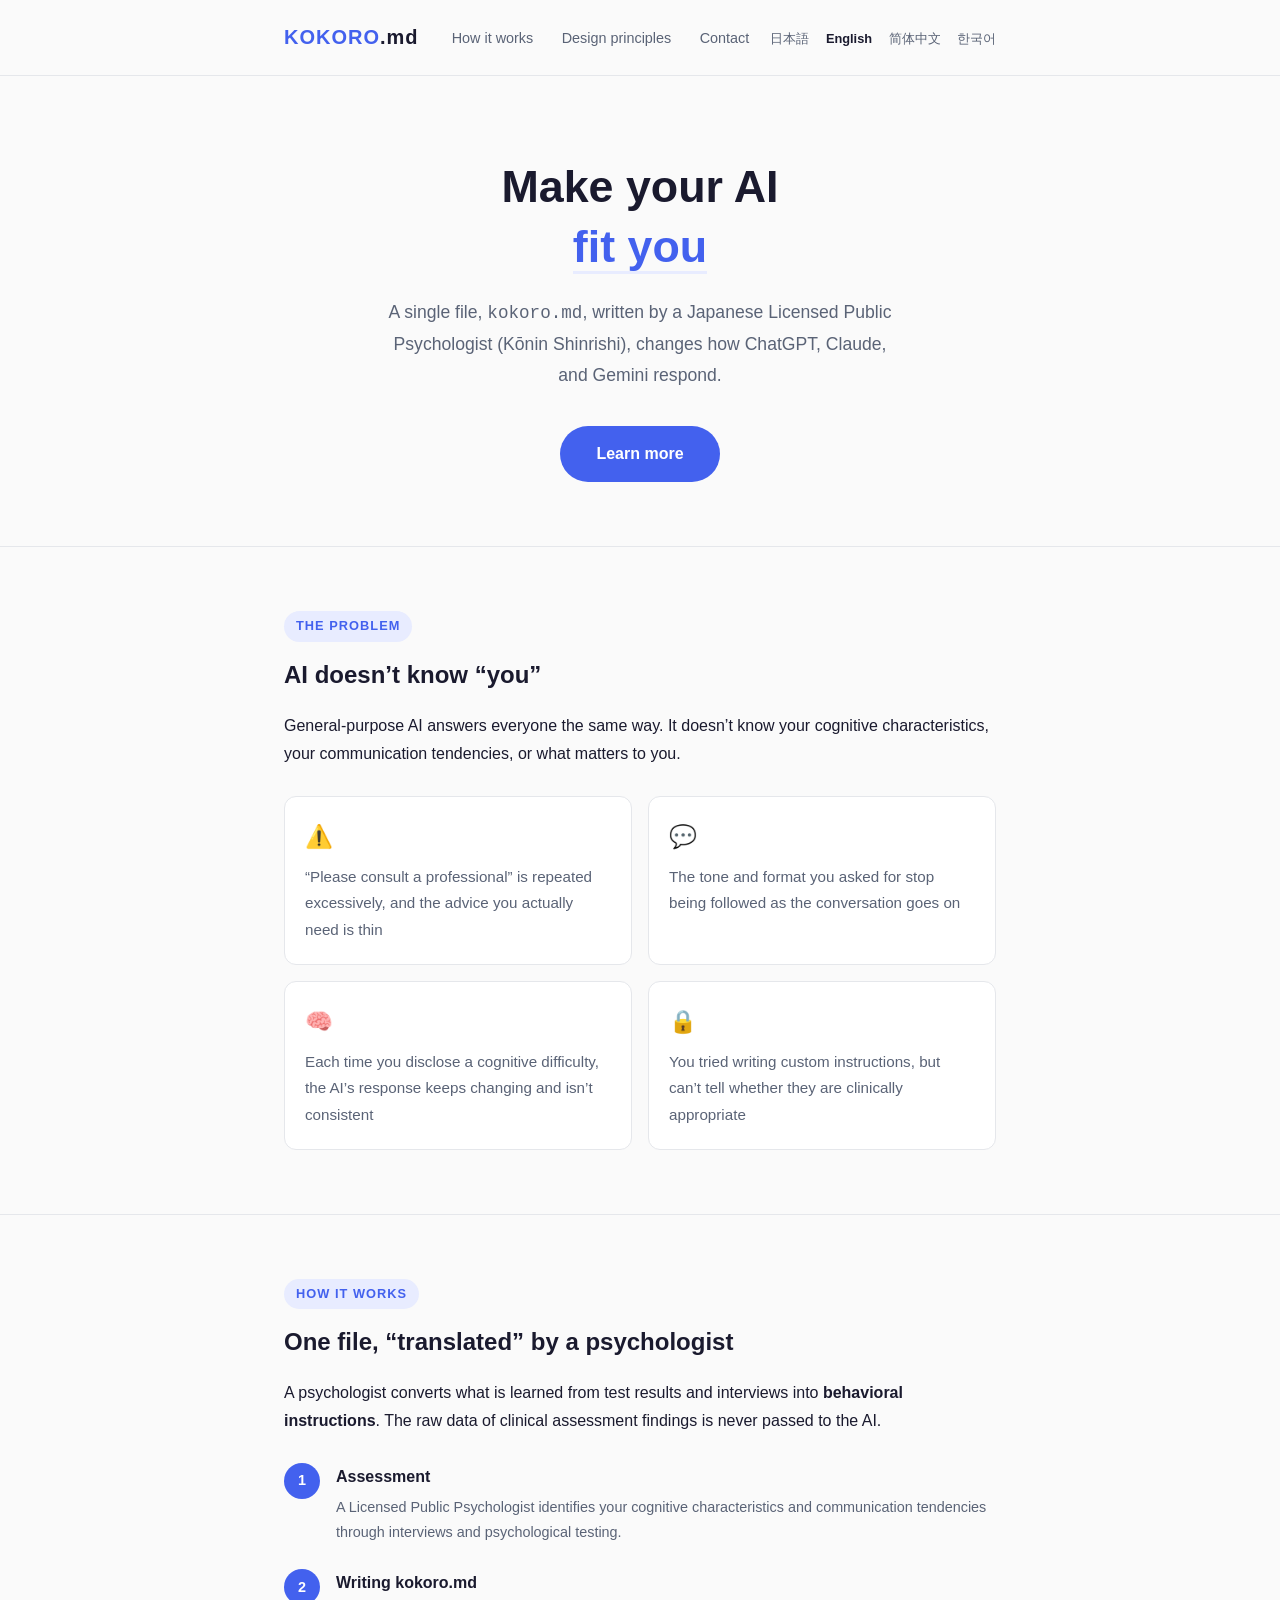
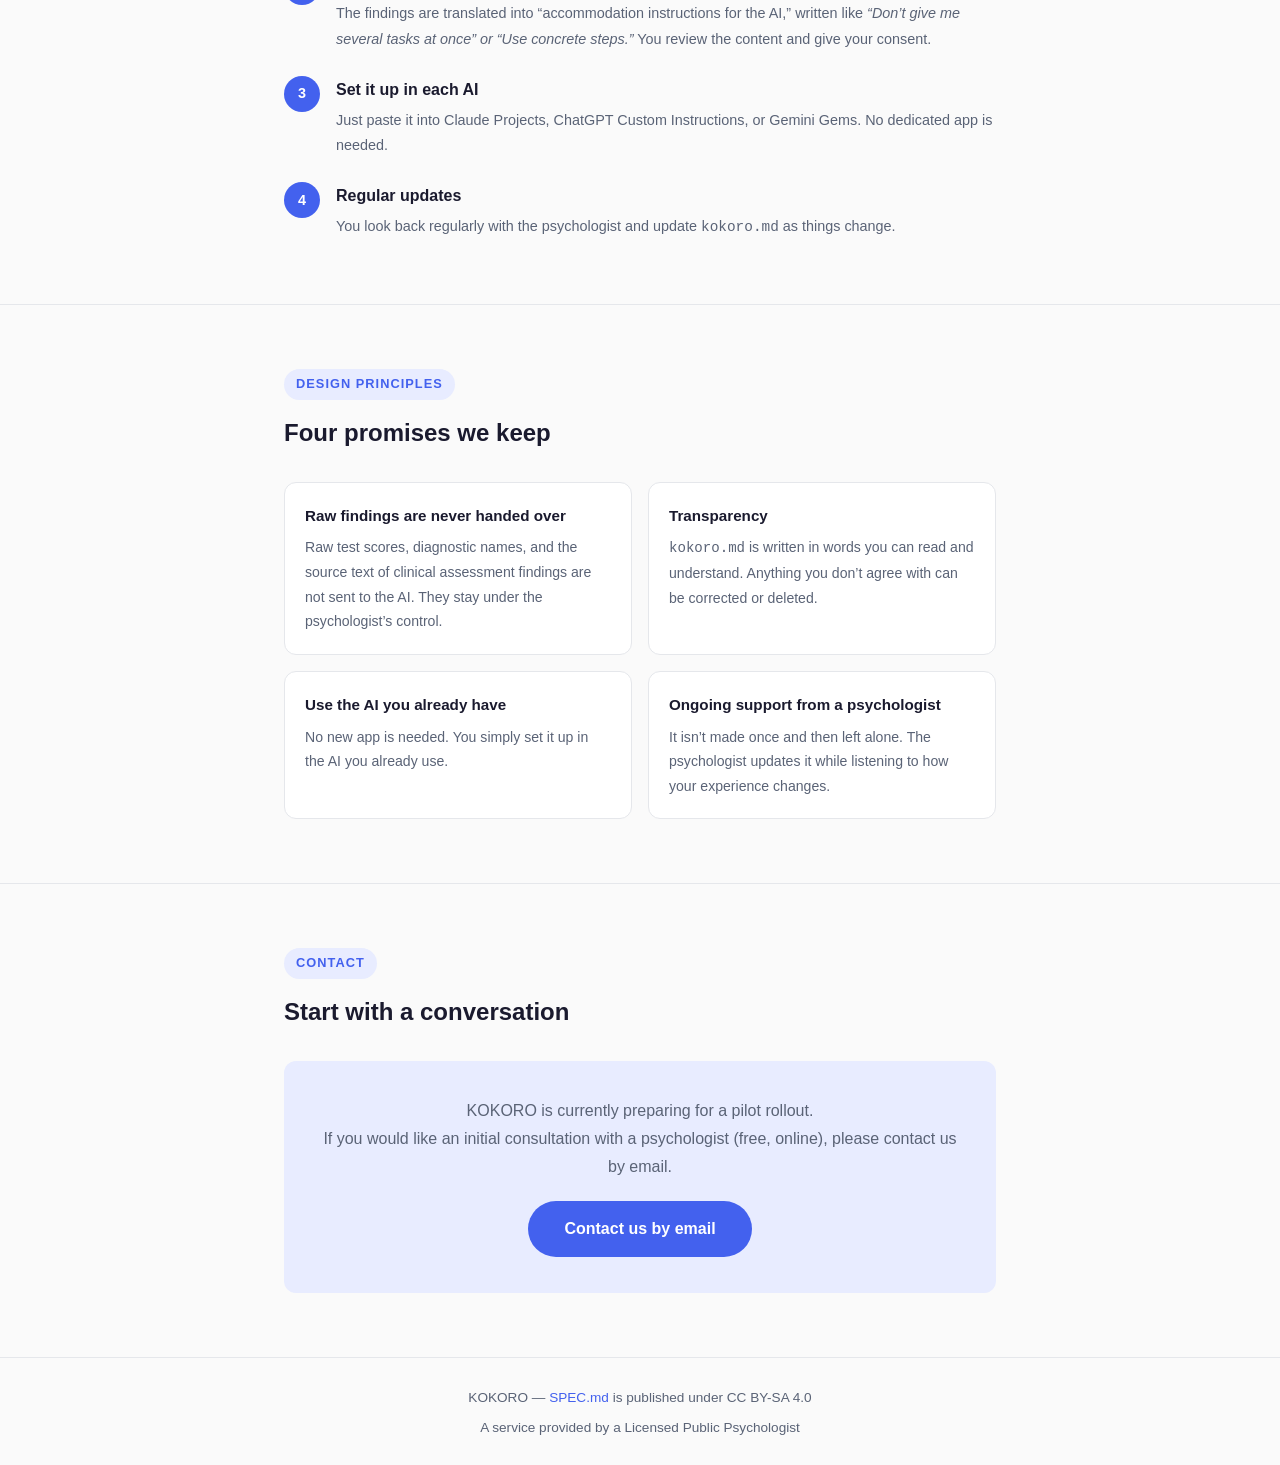
==== en/index.html @ e3fff2e7 "feat: 紹介ページに英語・簡体字中国語・韓国語の版と言語の切り替えを足す なぜ: 紹介ページが日本語だけで、日本語を読まない人には仕組みも設計原則も 伝わらない。本人の依頼で、内容と対外的な主張は" ====
<!DOCTYPE html>
<html lang="en">
<head>
  <meta charset="UTF-8">
  <meta name="viewport" content="width=device-width, initial-scale=1.0">
  <title>KOKORO — Make your AI fit you</title>
  <link rel="stylesheet" href="../assets/style.css">
  <link rel="alternate" hreflang="ja" href="../">
  <link rel="alternate" hreflang="en" href="../en/">
  <link rel="alternate" hreflang="zh-Hans" href="../zh-Hans/">
  <link rel="alternate" hreflang="ko" href="../ko/">
  <link rel="alternate" hreflang="x-default" href="../">
</head>
<body>

<header>
  <div class="container">
    <div class="logo"><span>KOKORO</span>.md</div>
    <nav>
      <a href="#how">How it works</a>
      <a href="#principles">Design principles</a>
      <a href="#contact">Contact</a>
    </nav>
    <nav class="lang-switch" aria-label="Language">
      <a href="../" hreflang="ja" lang="ja">日本語</a>
      <a href="../en/" hreflang="en" lang="en" aria-current="page">English</a>
      <a href="../zh-Hans/" hreflang="zh-Hans" lang="zh-Hans">简体中文</a>
      <a href="../ko/" hreflang="ko" lang="ko">한국어</a>
    </nav>
  </div>
</header>

<main>
  <!-- hero -->
  <section class="hero">
    <div class="container">
      <h1>Make your AI<br><span class="highlight">fit you</span></h1>
      <p>A single file, <code>kokoro.md</code>, written by a Japanese Licensed Public Psychologist (Kōnin Shinrishi), changes how ChatGPT, Claude, and Gemini respond.</p>
      <a class="cta-btn" href="#contact">Learn more</a>
    </div>
  </section>

  <!-- problem -->
  <section id="problem">
    <div class="container">
      <div class="label">The problem</div>
      <h2>AI doesn’t know “you”</h2>
      <p>General-purpose AI answers everyone the same way. It doesn’t know your cognitive characteristics, your communication tendencies, or what matters to you.</p>
      <div class="problem-grid">
        <div class="problem-card">
          <div class="icon">&#x26A0;&#xFE0F;</div>
          <p>“Please consult a professional” is repeated excessively, and the advice you actually need is thin</p>
        </div>
        <div class="problem-card">
          <div class="icon">&#x1F4AC;</div>
          <p>The tone and format you asked for stop being followed as the conversation goes on</p>
        </div>
        <div class="problem-card">
          <div class="icon">&#x1F9E0;</div>
          <p>Each time you disclose a cognitive difficulty, the AI’s response keeps changing and isn’t consistent</p>
        </div>
        <div class="problem-card">
          <div class="icon">&#x1F512;</div>
          <p>You tried writing custom instructions, but can’t tell whether they are clinically appropriate</p>
        </div>
      </div>
    </div>
  </section>

  <!-- how it works -->
  <section id="how">
    <div class="container">
      <div class="label">How it works</div>
      <h2>One file, “translated” by a psychologist</h2>
      <p>A psychologist converts what is learned from test results and interviews into <strong>behavioral instructions</strong>. The raw data of clinical assessment findings is never passed to the AI.</p>
      <div class="steps">
        <div class="step">
          <div class="step-num">1</div>
          <div class="step-body">
            <h3>Assessment</h3>
            <p>A Licensed Public Psychologist identifies your cognitive characteristics and communication tendencies through interviews and psychological testing.</p>
          </div>
        </div>
        <div class="step">
          <div class="step-num">2</div>
          <div class="step-body">
            <h3>Writing kokoro.md</h3>
            <p>The findings are translated into “accommodation instructions for the AI,” written like <em>“Don’t give me several tasks at once” or “Use concrete steps.”</em> You review the content and give your consent.</p>
          </div>
        </div>
        <div class="step">
          <div class="step-num">3</div>
          <div class="step-body">
            <h3>Set it up in each AI</h3>
            <p>Just paste it into Claude Projects, ChatGPT Custom Instructions, or Gemini Gems. No dedicated app is needed.</p>
          </div>
        </div>
        <div class="step">
          <div class="step-num">4</div>
          <div class="step-body">
            <h3>Regular updates</h3>
            <p>You look back regularly with the psychologist and update <code>kokoro.md</code> as things change.</p>
          </div>
        </div>
      </div>
    </div>
  </section>

  <!-- principles -->
  <section id="principles">
    <div class="container">
      <div class="label">Design principles</div>
      <h2>Four promises we keep</h2>
      <div class="principles">
        <div class="principle">
          <h3>Raw findings are never handed over</h3>
          <p>Raw test scores, diagnostic names, and the source text of clinical assessment findings are not sent to the AI. They stay under the psychologist’s control.</p>
        </div>
        <div class="principle">
          <h3>Transparency</h3>
          <p><code>kokoro.md</code> is written in words you can read and understand. Anything you don’t agree with can be corrected or deleted.</p>
        </div>
        <div class="principle">
          <h3>Use the AI you already have</h3>
          <p>No new app is needed. You simply set it up in the AI you already use.</p>
        </div>
        <div class="principle">
          <h3>Ongoing support from a psychologist</h3>
          <p>It isn’t made once and then left alone. The psychologist updates it while listening to how your experience changes.</p>
        </div>
      </div>
    </div>
  </section>

  <!-- contact -->
  <section id="contact">
    <div class="container">
      <div class="label">Contact</div>
      <h2>Start with a conversation</h2>
      <div class="contact-box">
        <p>KOKORO is currently preparing for a pilot rollout.<br>If you would like an initial consultation with a psychologist (free, online), please contact us by email.</p>
        <a class="cta-btn" href="mailto:kokoro.ai.md@gmail.com?subject=KOKORO%20inquiry">
          Contact us by email
        </a>
      </div>
    </div>
  </section>
</main>

<footer>
  <div class="container">
    <p>KOKORO &mdash; <a href="https://github.com/akihidem/KOKORO">SPEC.md</a> is published under CC BY-SA 4.0</p>
    <p style="margin-top:6px;">A service provided by a Licensed Public Psychologist</p>
  </div>
</footer>

</body>
</html>
---- assets/style.css ----
*, *::before, *::after { box-sizing: border-box; margin: 0; padding: 0; }

:root {
  --ink: #1a1a2e;
  --muted: #5a6376;
  --accent: #4361ee;
  --accent-soft: #e8ecff;
  --bg: #fafafa;
  --surface: #ffffff;
  --border: #e5e7eb;
  --radius: 12px;
}

body {
  font-family: 'Hiragino Kaku Gothic ProN', 'Noto Sans JP', sans-serif;
  background: var(--bg);
  color: var(--ink);
  line-height: 1.75;
  font-size: 16px;
}

a { color: var(--accent); text-decoration: none; }
a:hover { text-decoration: underline; }

/* ---- layout ---- */
.container { max-width: 760px; margin: 0 auto; padding: 0 24px; }

/* ---- header ---- */
header {
  border-bottom: 1px solid var(--border);
  padding: 20px 0;
}
header .container {
  display: flex;
  align-items: center;
  justify-content: space-between;
}
.logo { font-size: 1.25rem; font-weight: 700; letter-spacing: .05em; color: var(--ink); }
.logo span { color: var(--accent); }
nav a { color: var(--muted); font-size: .9rem; margin-left: 24px; }

/* ---- hero ---- */
.hero {
  text-align: center;
  padding: 80px 0 64px;
}
.hero h1 {
  font-size: clamp(1.8rem, 5vw, 2.8rem);
  font-weight: 800;
  line-height: 1.35;
  margin-bottom: 20px;
}
.hero h1 .highlight {
  color: var(--accent);
  border-bottom: 3px solid var(--accent-soft);
}
.hero p {
  font-size: 1.1rem;
  color: var(--muted);
  max-width: 520px;
  margin: 0 auto 36px;
}
.cta-btn {
  display: inline-block;
  background: var(--accent);
  color: #fff;
  padding: 14px 36px;
  border-radius: 999px;
  font-size: 1rem;
  font-weight: 600;
  transition: opacity .2s;
}
.cta-btn:hover { opacity: .85; text-decoration: none; }

/* ---- sections ---- */
section { padding: 64px 0; }
section + section { border-top: 1px solid var(--border); }

h2 {
  font-size: 1.5rem;
  font-weight: 700;
  margin-bottom: 16px;
}
.label {
  display: inline-block;
  background: var(--accent-soft);
  color: var(--accent);
  font-size: .8rem;
  font-weight: 700;
  letter-spacing: .08em;
  padding: 4px 12px;
  border-radius: 999px;
  margin-bottom: 12px;
  text-transform: uppercase;
}

/* ---- problem ---- */
.problem-grid {
  display: grid;
  gap: 16px;
  margin-top: 28px;
}
@media (min-width: 520px) { .problem-grid { grid-template-columns: 1fr 1fr; } }
.problem-card {
  background: var(--surface);
  border: 1px solid var(--border);
  border-radius: var(--radius);
  padding: 20px;
}
.problem-card .icon { font-size: 1.4rem; margin-bottom: 8px; }
.problem-card p { font-size: .95rem; color: var(--muted); }

/* ---- how it works ---- */
.steps { margin-top: 28px; display: flex; flex-direction: column; gap: 24px; }
.step { display: flex; gap: 16px; align-items: flex-start; }
.step-num {
  min-width: 36px; height: 36px;
  background: var(--accent);
  color: #fff;
  border-radius: 50%;
  display: flex; align-items: center; justify-content: center;
  font-weight: 700; font-size: .9rem;
}
.step-body h3 { font-size: 1rem; font-weight: 700; margin-bottom: 4px; }
.step-body p { font-size: .9rem; color: var(--muted); }

/* ---- principles ---- */
.principles { margin-top: 28px; display: grid; gap: 16px; }
@media (min-width: 600px) { .principles { grid-template-columns: 1fr 1fr; } }
.principle {
  background: var(--surface);
  border: 1px solid var(--border);
  border-radius: var(--radius);
  padding: 20px;
}
.principle h3 { font-size: .95rem; font-weight: 700; margin-bottom: 6px; }
.principle p { font-size: .88rem; color: var(--muted); }

/* ---- contact ---- */
.contact-box {
  background: var(--accent-soft);
  border-radius: var(--radius);
  padding: 36px;
  text-align: center;
  margin-top: 28px;
}
.contact-box p { color: var(--muted); margin-bottom: 20px; }

/* ---- footer ---- */
footer {
  border-top: 1px solid var(--border);
  padding: 28px 0;
  text-align: center;
  font-size: .85rem;
  color: var(--muted);
}

/* ---- i18n ----
   なぜ: 日本語のフォント指定のままだと、中国語・韓国語のページで日本語の字形
   （漢字の字体やハングルの代替フォント）が選ばれてしまう。html の lang ごとに
   その言語向けのフォントを先に置く。日本語は上の body の指定をそのまま使う。 */
html:lang(en) body { font-family: -apple-system, 'Segoe UI', 'Helvetica Neue', Arial, 'Noto Sans', sans-serif; }
html:lang(zh-Hans) body { font-family: 'PingFang SC', 'Noto Sans SC', 'Microsoft YaHei', sans-serif; }
html:lang(ko) body { font-family: 'Apple SD Gothic Neo', 'Noto Sans KR', 'Malgun Gothic', sans-serif; }

/* なぜ: 言語の切り替えを足すと、狭い画面でヘッダが 1 行に収まらない。
   狭い画面では折り返しを許して切り替えを下の行に回し、広い画面では
   元のヘッダの高さを保つためにナビの横へ並べる。 */
header .container { flex-wrap: wrap; gap: 8px 0; }
.lang-switch { width: 100%; text-align: right; }
@media (min-width: 600px) { .lang-switch { width: auto; } }
/* font-size は a に直接置く。既存の `nav a` が a に .9rem を直接当てるので、
   nav 側に書いても継承されず効かない。 */
.lang-switch a { color: var(--muted); font-size: .8rem; margin-left: 12px; }
.lang-switch a[aria-current="page"] { color: var(--ink); font-weight: 700; }
/* 切り替えの各言語名は、そのページの言語ではなく自分の言語のフォントで出す */
.lang-switch a:lang(ja) { font-family: 'Hiragino Kaku Gothic ProN', 'Noto Sans JP', sans-serif; }
.lang-switch a:lang(zh-Hans) { font-family: 'PingFang SC', 'Noto Sans SC', 'Microsoft YaHei', sans-serif; }
.lang-switch a:lang(ko) { font-family: 'Apple SD Gothic Neo', 'Noto Sans KR', 'Malgun Gothic', sans-serif; }
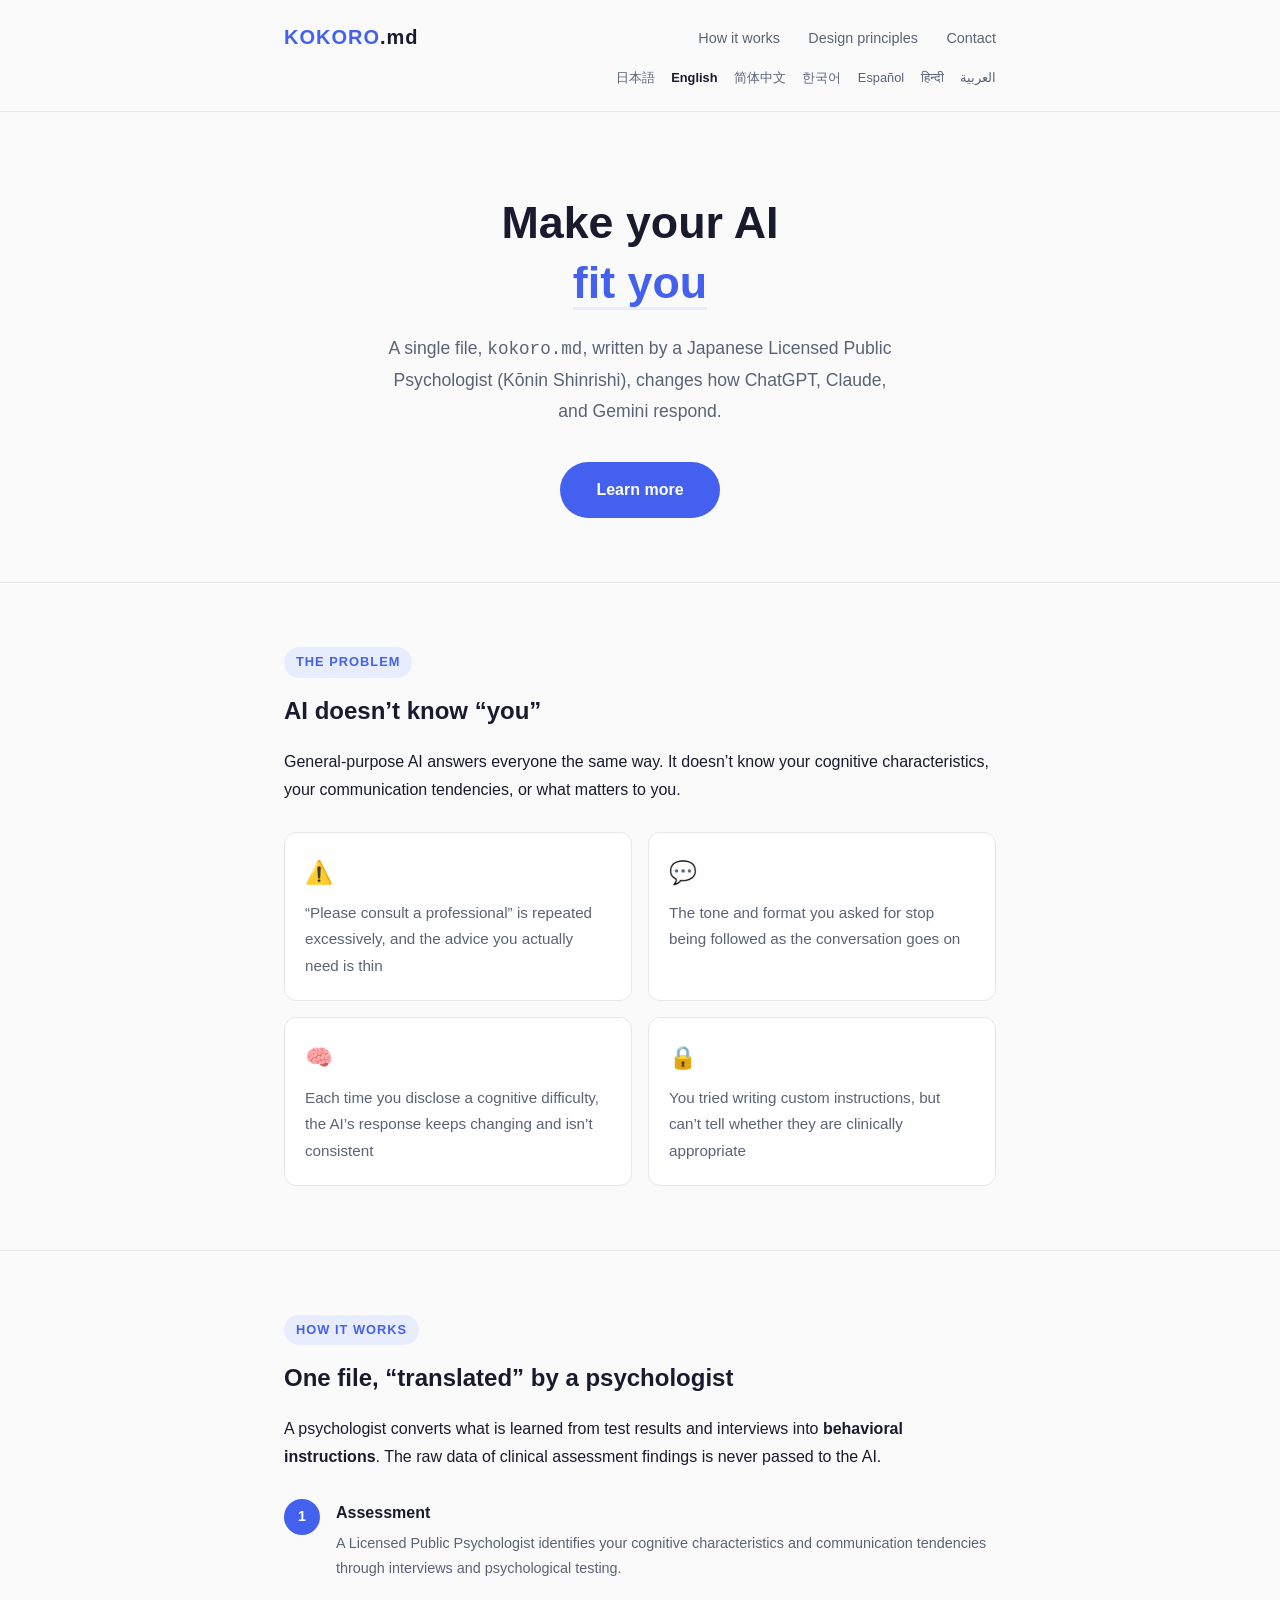
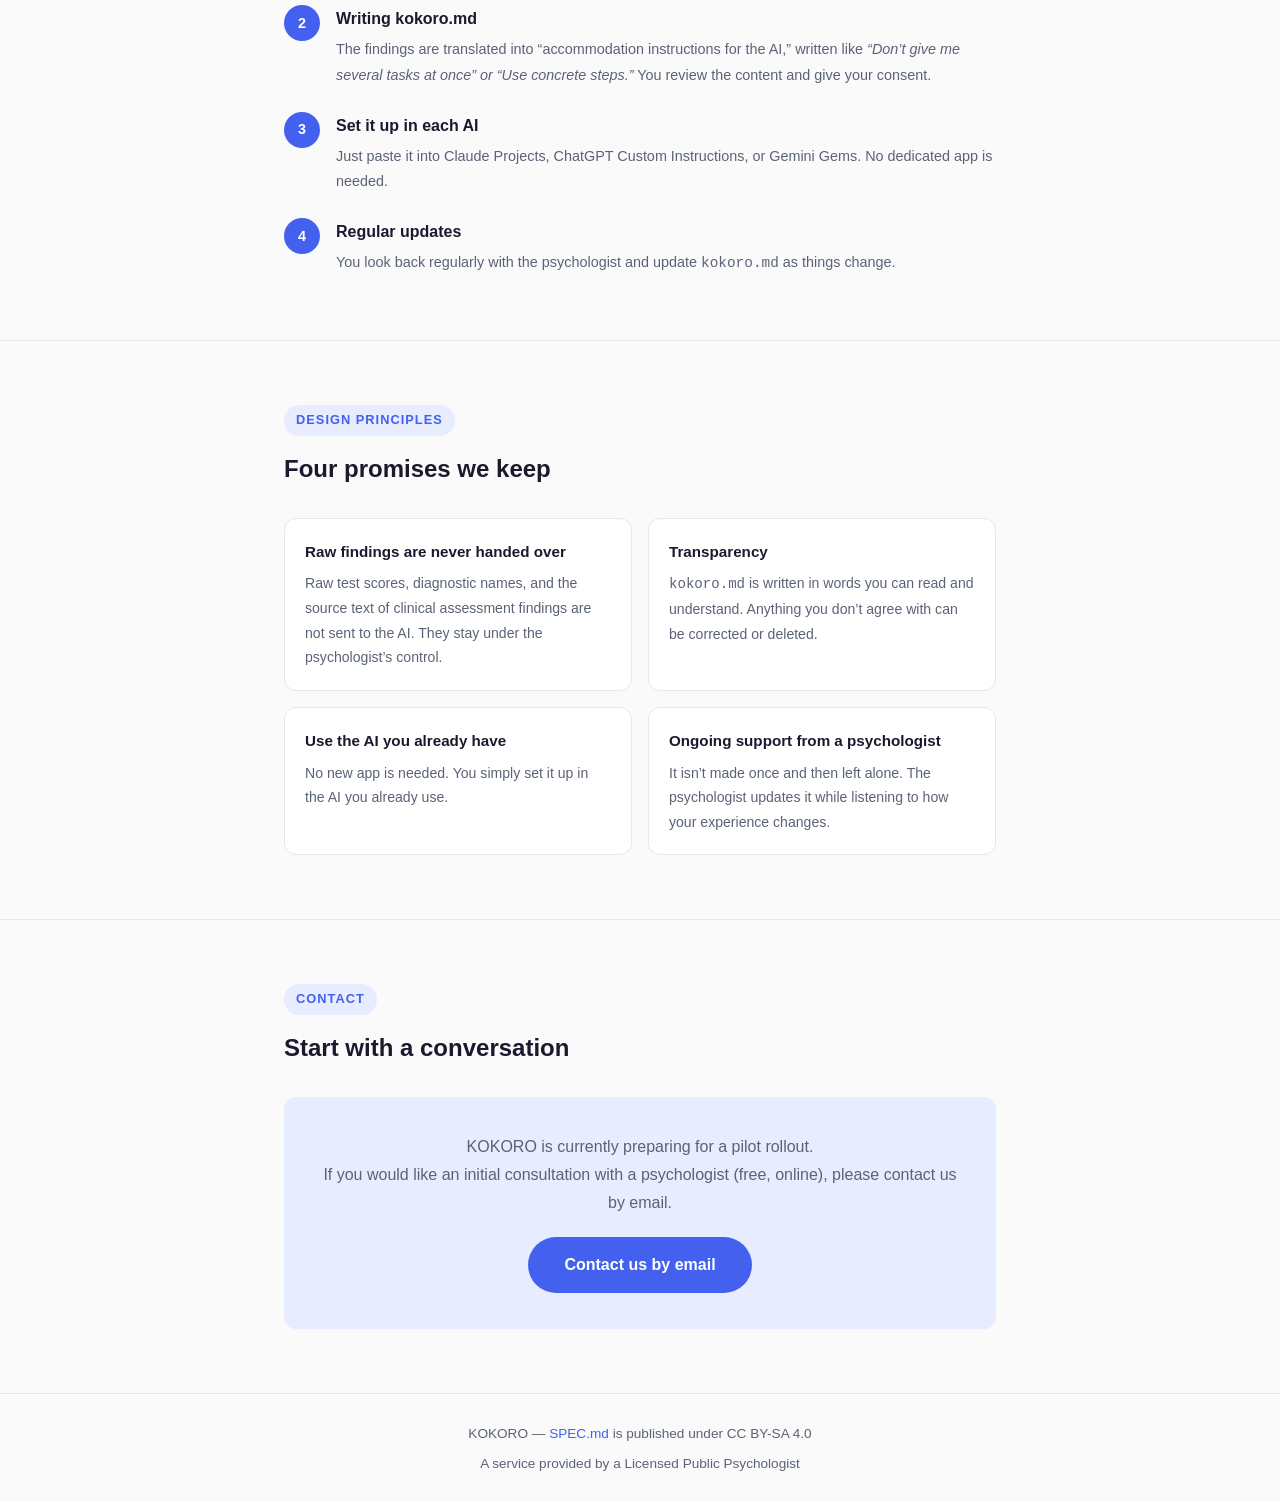
==== commit 4cfd719f: "feat: 紹介ページにスペイン語・ヒンディー語・アラビア語の版を足す なぜ: 本人の追加の依頼。英語・中国語・韓国語と同じく、日本語の内容と主張は 変えずに訳だけを足す。  - es/・hi/・ar" ====
--- a/en/index.html
+++ b/en/index.html
@@ -9,6 +9,9 @@
   <link rel="alternate" hreflang="en" href="../en/">
   <link rel="alternate" hreflang="zh-Hans" href="../zh-Hans/">
   <link rel="alternate" hreflang="ko" href="../ko/">
+  <link rel="alternate" hreflang="es" href="../es/">
+  <link rel="alternate" hreflang="hi" href="../hi/">
+  <link rel="alternate" hreflang="ar" href="../ar/">
   <link rel="alternate" hreflang="x-default" href="../">
 </head>
 <body>
@@ -26,6 +29,9 @@
       <a href="../en/" hreflang="en" lang="en" aria-current="page">English</a>
       <a href="../zh-Hans/" hreflang="zh-Hans" lang="zh-Hans">简体中文</a>
       <a href="../ko/" hreflang="ko" lang="ko">한국어</a>
+      <a href="../es/" hreflang="es" lang="es">Español</a>
+      <a href="../hi/" hreflang="hi" lang="hi">हिन्दी</a>
+      <a href="../ar/" hreflang="ar" lang="ar">العربية</a>
     </nav>
   </div>
 </header>
--- a/assets/style.css
+++ b/assets/style.css
@@ -162,13 +162,14 @@
 html:lang(en) body { font-family: -apple-system, 'Segoe UI', 'Helvetica Neue', Arial, 'Noto Sans', sans-serif; }
 html:lang(zh-Hans) body { font-family: 'PingFang SC', 'Noto Sans SC', 'Microsoft YaHei', sans-serif; }
 html:lang(ko) body { font-family: 'Apple SD Gothic Neo', 'Noto Sans KR', 'Malgun Gothic', sans-serif; }
+html:lang(es) body { font-family: -apple-system, 'Segoe UI', 'Helvetica Neue', Arial, 'Noto Sans', sans-serif; }
+html:lang(hi) body { font-family: 'Kohinoor Devanagari', 'Noto Sans Devanagari', 'Nirmala UI', sans-serif; }
+html:lang(ar) body { font-family: 'Geeza Pro', 'Noto Sans Arabic', 'Segoe UI', Tahoma, sans-serif; }
 
-/* なぜ: 言語の切り替えを足すと、狭い画面でヘッダが 1 行に収まらない。
-   狭い画面では折り返しを許して切り替えを下の行に回し、広い画面では
-   元のヘッダの高さを保つためにナビの横へ並べる。 */
+/* なぜ: 7 言語の切り替えは、広い画面でもナビの横に収まらない。
+   どの幅でもナビの下の行に回し、行の端をナビとそろえる。 */
 header .container { flex-wrap: wrap; gap: 8px 0; }
 .lang-switch { width: 100%; text-align: right; }
-@media (min-width: 600px) { .lang-switch { width: auto; } }
 /* font-size は a に直接置く。既存の `nav a` が a に .9rem を直接当てるので、
    nav 側に書いても継承されず効かない。 */
 .lang-switch a { color: var(--muted); font-size: .8rem; margin-left: 12px; }
@@ -177,3 +178,20 @@
 .lang-switch a:lang(ja) { font-family: 'Hiragino Kaku Gothic ProN', 'Noto Sans JP', sans-serif; }
 .lang-switch a:lang(zh-Hans) { font-family: 'PingFang SC', 'Noto Sans SC', 'Microsoft YaHei', sans-serif; }
 .lang-switch a:lang(ko) { font-family: 'Apple SD Gothic Neo', 'Noto Sans KR', 'Malgun Gothic', sans-serif; }
+.lang-switch a:lang(hi) { font-family: 'Kohinoor Devanagari', 'Noto Sans Devanagari', 'Nirmala UI', sans-serif; }
+.lang-switch a:lang(ar) { font-family: 'Geeza Pro', 'Noto Sans Arabic', 'Segoe UI', Tahoma, sans-serif; }
+
+/* ---- 右から左（アラビア語） ----
+   なぜ: 既存の CSS は左右を margin-left と text-align: right で決めている。
+   dir="rtl" のページではその左右を入れ替えないと、ナビの間隔が端に寄る。
+   見出しの札の letter-spacing は、アラビア文字の続け書きを切ってしまうので外す。 */
+[dir="rtl"] nav a { margin-left: 0; margin-right: 24px; }
+[dir="rtl"] .lang-switch { text-align: left; }
+[dir="rtl"] .lang-switch a { margin-left: 0; margin-right: 12px; }
+[dir="rtl"] .label { letter-spacing: 0; }
+
+/* なぜ: デーヴァナーガリー（ヒンディー語）も文字の上の線でつながるので、
+   letter-spacing で線が切れる。アラビア文字とデーヴァナーガリーの多くの
+   フォントには斜体が無く、ブラウザが作る斜体は崩れて見えるので、em は立てる。 */
+:lang(hi) .label { letter-spacing: 0; }
+:lang(ar) em, :lang(hi) em { font-style: normal; }
